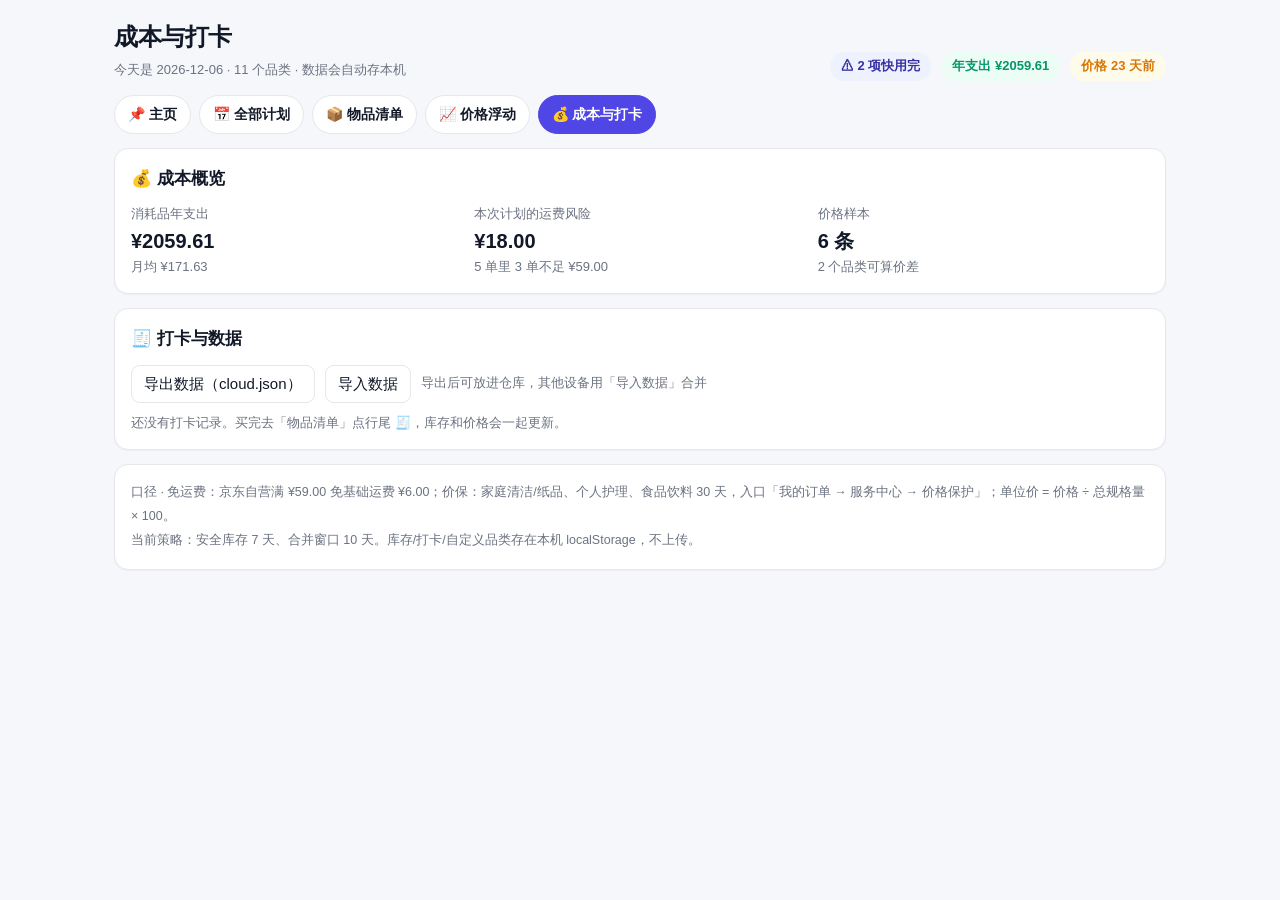
==== cost.html @ 4038ccad "feat: 拆成 5 个页面 + 数据改为 data.js 单一数据源（本地双击也能用）" ====
<!doctype html>
<html lang="zh-CN">
<head>
<meta charset="utf-8">
<meta name="viewport" content="width=device-width,initial-scale=1">
<title>成本与打卡 · 宿舍补给计划</title>
<link rel="stylesheet" href="style.css">
</head>
<body data-page="cost">
<div class="wrap">
  <div class="row" style="justify-content:space-between;align-items:flex-end">
    <div>
      <h1>成本与打卡</h1>
      <div class="sub" id="sub"></div>
    </div>
    <div class="row" id="head-chips"></div>
  </div>
  <nav class="nav"><a class="navbtn" href="index.html">📌 主页</a><a class="navbtn" href="plan.html">📅 全部计划</a><a class="navbtn" href="items.html">📦 物品清单</a><a class="navbtn" href="price.html">📈 价格浮动</a><a class="navbtn on" href="cost.html">💰 成本与打卡</a></nav>
  
  <div class="card">
    <h2>💰 成本概览</h2>
    <div class="grid g3" id="cost"></div>
  </div>
  <div class="card">
    <h2>🧾 打卡与数据</h2>
    <div class="row">
      <button id="exp">导出数据（cloud.json）</button>
      <button id="impbtn">导入数据</button>
      <input type="file" id="imp" accept="application/json,.json" hidden>
      <span class="sub">导出后可放进仓库，其他设备用「导入数据」合并</span>
    </div>
    <div id="loglist" style="margin-top:10px"></div>
  </div>
  <div class="card foot" id="foot"></div>

</div>
<div class="toast" id="toast"></div>
<script src="data.js"></script>
<script src="app.js"></script>
</body>
</html>
---- style.css ----
:root{
  --c:#4f46e5; --c2:#eef2ff; --ink:#111827; --muted:#6b7280; --line:#e5e7eb;
  --bg:#f6f7fb; --card:#fff; --ok:#059669; --okbg:#ecfdf5;
  --warn:#d97706; --warnbg:#fffbeb; --bad:#dc2626; --badbg:#fef2f2;
  --r:14px;
}
*{box-sizing:border-box}
html{-webkit-text-size-adjust:100%}
body{margin:0;background:var(--bg);color:var(--ink);
  font:15px/1.6 -apple-system,BlinkMacSystemFont,"Segoe UI","PingFang SC","Microsoft YaHei",sans-serif}
.wrap{max-width:1080px;margin:0 auto;padding:18px 14px 60px}
h1{font-size:24px;margin:0 0 4px;letter-spacing:-.02em}
h2{font-size:17px;margin:0 0 12px;display:flex;align-items:center;gap:8px;flex-wrap:wrap}
.sub{color:var(--muted);font-size:13px}
.card{background:var(--card);border:1px solid var(--line);border-radius:var(--r);
  padding:16px;margin:14px 0;box-shadow:0 1px 2px rgba(16,24,40,.04)}
.row{display:flex;gap:10px;flex-wrap:wrap;align-items:center}
.chip{display:inline-flex;align-items:center;gap:6px;background:var(--c2);color:#3730a3;
  border-radius:999px;padding:4px 11px;font-size:13px;font-weight:600;white-space:nowrap}
.chip.g{background:var(--okbg);color:var(--ok)}
.chip.w{background:var(--warnbg);color:var(--warn)}
.grid{display:grid;gap:12px}
.g4{grid-template-columns:repeat(4,1fr)}
.g3{grid-template-columns:repeat(3,1fr)}
.g2{grid-template-columns:repeat(2,1fr)}
@media(max-width:760px){.g4{grid-template-columns:repeat(2,1fr)}.g3,.g2{grid-template-columns:1fr}}
.alarm{border:1px solid #fde68a;background:linear-gradient(180deg,#fffbeb,#fff);border-radius:var(--r);padding:13px}
.alarm .d{font-size:19px;font-weight:800;letter-spacing:-.02em}
.alarm .n{font-size:13px;color:var(--muted);margin-top:2px}
.alarm .left{font-size:12px;font-weight:700;color:var(--warn);margin-top:6px}
table{width:100%;border-collapse:collapse;font-size:14px}
th,td{padding:9px 8px;border-bottom:1px solid var(--line);text-align:left;vertical-align:middle}
th{font-size:12px;color:var(--muted);font-weight:600;white-space:nowrap}
tr:last-child td{border-bottom:none}
td.num,th.num{text-align:right;white-space:nowrap}
.scroll{overflow-x:auto;-webkit-overflow-scrolling:touch}
input[type=number],input[type=text]{padding:5px 7px;border:1px solid var(--line);border-radius:8px;
  font:inherit;font-size:14px;background:#fff;color:var(--ink);width:100%}
input[type=number]{width:76px}
input[type=number]:focus,input[type=text]:focus{outline:2px solid #c7d2fe;border-color:var(--c)}
select{padding:5px 7px;border:1px solid var(--line);border-radius:8px;font:inherit;background:#fff}
button{font:inherit;border-radius:9px;border:1px solid var(--line);background:#fff;
  color:var(--ink);padding:6px 12px;cursor:pointer}
button.on{background:var(--c);border-color:var(--c);color:#fff}
button.ghost{background:transparent}
.muted{color:var(--muted)}
.tag{font-size:11px;padding:1px 7px;border-radius:6px;background:#f3f4f6;color:#4b5563;
  font-weight:600;display:inline-block}
.tag.ok{background:var(--okbg);color:var(--ok)}
.tag.bad{background:var(--badbg);color:var(--bad)}
.tag.warn{background:var(--warnbg);color:var(--warn)}
svg{display:block;max-width:100%}
.hbar{height:6px;border-radius:999px;background:#eef2ff;overflow:hidden}
.hbar>i{display:block;height:100%;background:var(--c);border-radius:999px}
details summary{cursor:pointer;font-weight:600;list-style:none}
details summary::-webkit-details-marker{display:none}
details summary:after{content:"▾";margin-left:8px;color:var(--muted)}
details[open] summary:after{content:"▴"}
.foot{color:var(--muted);font-size:12.5px;line-height:1.9}
.nav{display:flex;gap:8px;flex-wrap:wrap;margin:14px 0 4px}
.navbtn{display:inline-flex;align-items:center;gap:5px;padding:7px 13px;border-radius:999px;
  border:1px solid var(--line);background:#fff;color:var(--ink);text-decoration:none;
  font-size:14px;font-weight:600;white-space:nowrap}
.navbtn:hover{border-color:#c7d2fe}
.navbtn.on{background:var(--c);border-color:var(--c);color:#fff}
.sheet{position:fixed;inset:0;background:rgba(17,24,39,.45);display:flex;align-items:center;
  justify-content:center;padding:16px;z-index:50}
.sheet[hidden]{display:none}
.sheet-box{background:#fff;border-radius:16px;padding:18px;width:100%;max-width:420px;
  box-shadow:0 20px 50px rgba(16,24,40,.25)}
.toast{position:fixed;left:50%;bottom:22px;transform:translateX(-50%);background:#111827;color:#fff;
  padding:9px 16px;border-radius:999px;font-size:13.5px;opacity:0;transition:.25s;
  z-index:60;pointer-events:none;white-space:nowrap}
.toast.on{opacity:1}
.logline{display:flex;justify-content:space-between;gap:8px;padding:6px 0;
  border-bottom:1px dashed var(--line);font-size:13.5px}
.logline:last-child{border-bottom:none}
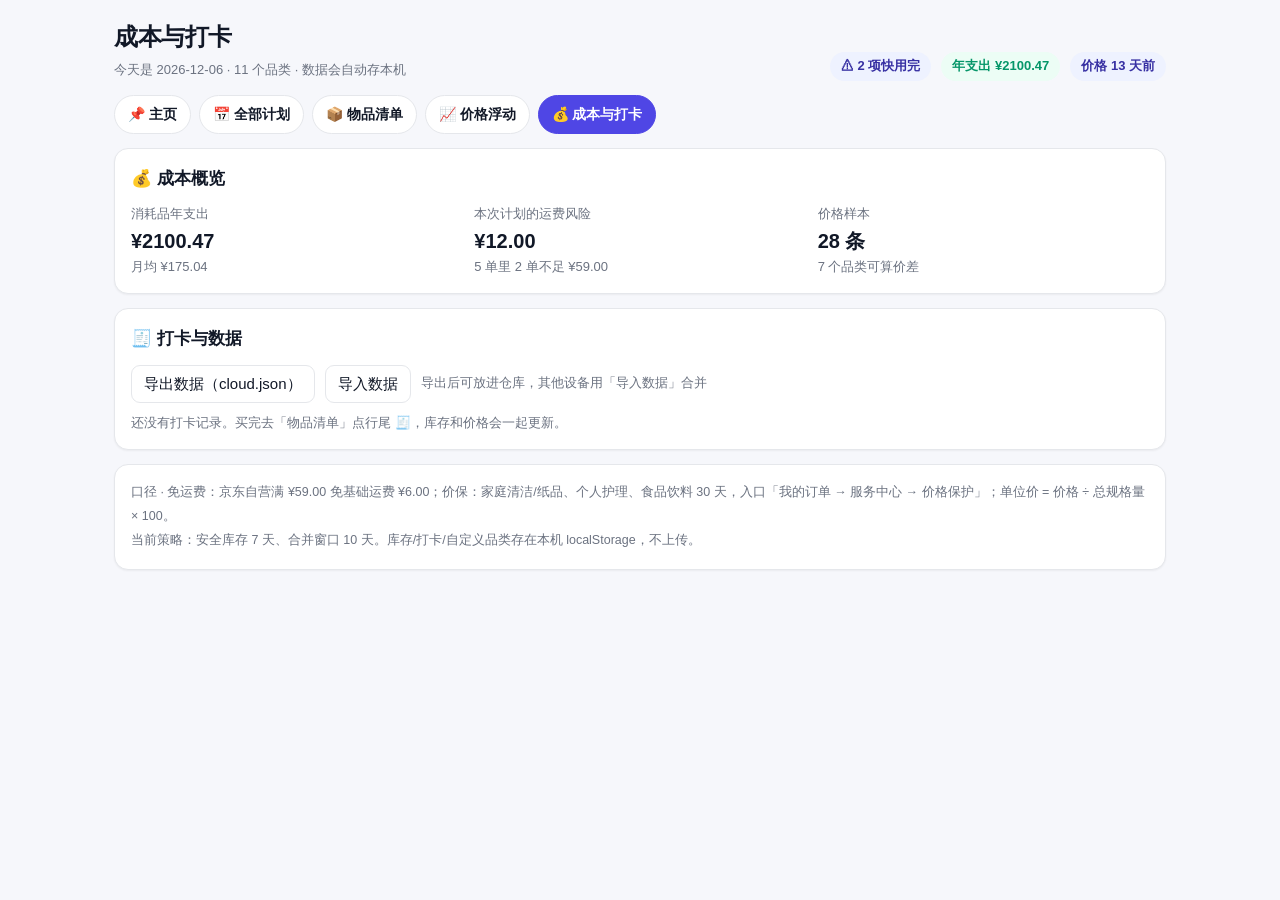
==== commit db05af3c: "Add files via upload" ====
--- a/cost.html
+++ b/cost.html
@@ -1,41 +1,42 @@
-<!doctype html>
-<html lang="zh-CN">
-<head>
-<meta charset="utf-8">
-<meta name="viewport" content="width=device-width,initial-scale=1">
-<title>成本与打卡 · 宿舍补给计划</title>
-<link rel="stylesheet" href="style.css">
-</head>
-<body data-page="cost">
-<div class="wrap">
-  <div class="row" style="justify-content:space-between;align-items:flex-end">
-    <div>
-      <h1>成本与打卡</h1>
-      <div class="sub" id="sub"></div>
-    </div>
-    <div class="row" id="head-chips"></div>
-  </div>
-  <nav class="nav"><a class="navbtn" href="index.html">📌 主页</a><a class="navbtn" href="plan.html">📅 全部计划</a><a class="navbtn" href="items.html">📦 物品清单</a><a class="navbtn" href="price.html">📈 价格浮动</a><a class="navbtn on" href="cost.html">💰 成本与打卡</a></nav>
-  
-  <div class="card">
-    <h2>💰 成本概览</h2>
-    <div class="grid g3" id="cost"></div>
-  </div>
-  <div class="card">
-    <h2>🧾 打卡与数据</h2>
-    <div class="row">
-      <button id="exp">导出数据（cloud.json）</button>
-      <button id="impbtn">导入数据</button>
-      <input type="file" id="imp" accept="application/json,.json" hidden>
-      <span class="sub">导出后可放进仓库，其他设备用「导入数据」合并</span>
-    </div>
-    <div id="loglist" style="margin-top:10px"></div>
-  </div>
-  <div class="card foot" id="foot"></div>
-
-</div>
-<div class="toast" id="toast"></div>
-<script src="data.js"></script>
-<script src="app.js"></script>
-</body>
-</html>
+<!doctype html>
+<html lang="zh-CN">
+<head>
+<meta charset="utf-8">
+<meta name="viewport" content="width=device-width,initial-scale=1">
+<meta name="color-scheme" content="light dark">
+<title>成本与打卡 · 宿舍补给计划</title>
+<link rel="stylesheet" href="style.css">
+</head>
+<body data-page="cost">
+<div class="wrap">
+  <div class="row" style="justify-content:space-between;align-items:flex-end">
+    <div>
+      <h1>成本与打卡</h1>
+      <div class="sub" id="sub"></div>
+    </div>
+    <div class="row" id="head-chips"></div>
+  </div>
+  <nav class="nav"><a class="navbtn" href="index.html">📌 主页</a><a class="navbtn" href="plan.html">📅 全部计划</a><a class="navbtn" href="items.html">📦 物品清单</a><a class="navbtn" href="price.html">📈 价格浮动</a><a class="navbtn on" href="cost.html">💰 成本与打卡</a></nav>
+  
+  <div class="card">
+    <h2>💰 成本概览</h2>
+    <div class="grid g3" id="cost"></div>
+  </div>
+  <div class="card">
+    <h2>🧾 打卡与数据</h2>
+    <div class="row">
+      <button id="exp">导出数据（cloud.json）</button>
+      <button id="impbtn">导入数据</button>
+      <input type="file" id="imp" accept="application/json,.json" hidden>
+      <span class="sub">导出后可放进仓库，其他设备用「导入数据」合并</span>
+    </div>
+    <div id="loglist" style="margin-top:10px"></div>
+  </div>
+  <div class="card foot" id="foot"></div>
+
+</div>
+<div class="toast" id="toast"></div>
+<script src="data.js"></script>
+<script src="app.js"></script>
+</body>
+</html>
--- a/style.css
+++ b/style.css
@@ -1,77 +1,116 @@
-:root{
-  --c:#4f46e5; --c2:#eef2ff; --ink:#111827; --muted:#6b7280; --line:#e5e7eb;
-  --bg:#f6f7fb; --card:#fff; --ok:#059669; --okbg:#ecfdf5;
-  --warn:#d97706; --warnbg:#fffbeb; --bad:#dc2626; --badbg:#fef2f2;
-  --r:14px;
-}
-*{box-sizing:border-box}
-html{-webkit-text-size-adjust:100%}
-body{margin:0;background:var(--bg);color:var(--ink);
-  font:15px/1.6 -apple-system,BlinkMacSystemFont,"Segoe UI","PingFang SC","Microsoft YaHei",sans-serif}
-.wrap{max-width:1080px;margin:0 auto;padding:18px 14px 60px}
-h1{font-size:24px;margin:0 0 4px;letter-spacing:-.02em}
-h2{font-size:17px;margin:0 0 12px;display:flex;align-items:center;gap:8px;flex-wrap:wrap}
-.sub{color:var(--muted);font-size:13px}
-.card{background:var(--card);border:1px solid var(--line);border-radius:var(--r);
-  padding:16px;margin:14px 0;box-shadow:0 1px 2px rgba(16,24,40,.04)}
-.row{display:flex;gap:10px;flex-wrap:wrap;align-items:center}
-.chip{display:inline-flex;align-items:center;gap:6px;background:var(--c2);color:#3730a3;
-  border-radius:999px;padding:4px 11px;font-size:13px;font-weight:600;white-space:nowrap}
-.chip.g{background:var(--okbg);color:var(--ok)}
-.chip.w{background:var(--warnbg);color:var(--warn)}
-.grid{display:grid;gap:12px}
-.g4{grid-template-columns:repeat(4,1fr)}
-.g3{grid-template-columns:repeat(3,1fr)}
-.g2{grid-template-columns:repeat(2,1fr)}
-@media(max-width:760px){.g4{grid-template-columns:repeat(2,1fr)}.g3,.g2{grid-template-columns:1fr}}
-.alarm{border:1px solid #fde68a;background:linear-gradient(180deg,#fffbeb,#fff);border-radius:var(--r);padding:13px}
-.alarm .d{font-size:19px;font-weight:800;letter-spacing:-.02em}
-.alarm .n{font-size:13px;color:var(--muted);margin-top:2px}
-.alarm .left{font-size:12px;font-weight:700;color:var(--warn);margin-top:6px}
-table{width:100%;border-collapse:collapse;font-size:14px}
-th,td{padding:9px 8px;border-bottom:1px solid var(--line);text-align:left;vertical-align:middle}
-th{font-size:12px;color:var(--muted);font-weight:600;white-space:nowrap}
-tr:last-child td{border-bottom:none}
-td.num,th.num{text-align:right;white-space:nowrap}
-.scroll{overflow-x:auto;-webkit-overflow-scrolling:touch}
-input[type=number],input[type=text]{padding:5px 7px;border:1px solid var(--line);border-radius:8px;
-  font:inherit;font-size:14px;background:#fff;color:var(--ink);width:100%}
-input[type=number]{width:76px}
-input[type=number]:focus,input[type=text]:focus{outline:2px solid #c7d2fe;border-color:var(--c)}
-select{padding:5px 7px;border:1px solid var(--line);border-radius:8px;font:inherit;background:#fff}
-button{font:inherit;border-radius:9px;border:1px solid var(--line);background:#fff;
-  color:var(--ink);padding:6px 12px;cursor:pointer}
-button.on{background:var(--c);border-color:var(--c);color:#fff}
-button.ghost{background:transparent}
-.muted{color:var(--muted)}
-.tag{font-size:11px;padding:1px 7px;border-radius:6px;background:#f3f4f6;color:#4b5563;
-  font-weight:600;display:inline-block}
-.tag.ok{background:var(--okbg);color:var(--ok)}
-.tag.bad{background:var(--badbg);color:var(--bad)}
-.tag.warn{background:var(--warnbg);color:var(--warn)}
-svg{display:block;max-width:100%}
-.hbar{height:6px;border-radius:999px;background:#eef2ff;overflow:hidden}
-.hbar>i{display:block;height:100%;background:var(--c);border-radius:999px}
-details summary{cursor:pointer;font-weight:600;list-style:none}
-details summary::-webkit-details-marker{display:none}
-details summary:after{content:"▾";margin-left:8px;color:var(--muted)}
-details[open] summary:after{content:"▴"}
-.foot{color:var(--muted);font-size:12.5px;line-height:1.9}
-.nav{display:flex;gap:8px;flex-wrap:wrap;margin:14px 0 4px}
-.navbtn{display:inline-flex;align-items:center;gap:5px;padding:7px 13px;border-radius:999px;
-  border:1px solid var(--line);background:#fff;color:var(--ink);text-decoration:none;
-  font-size:14px;font-weight:600;white-space:nowrap}
-.navbtn:hover{border-color:#c7d2fe}
-.navbtn.on{background:var(--c);border-color:var(--c);color:#fff}
-.sheet{position:fixed;inset:0;background:rgba(17,24,39,.45);display:flex;align-items:center;
-  justify-content:center;padding:16px;z-index:50}
-.sheet[hidden]{display:none}
-.sheet-box{background:#fff;border-radius:16px;padding:18px;width:100%;max-width:420px;
-  box-shadow:0 20px 50px rgba(16,24,40,.25)}
-.toast{position:fixed;left:50%;bottom:22px;transform:translateX(-50%);background:#111827;color:#fff;
-  padding:9px 16px;border-radius:999px;font-size:13.5px;opacity:0;transition:.25s;
-  z-index:60;pointer-events:none;white-space:nowrap}
-.toast.on{opacity:1}
-.logline{display:flex;justify-content:space-between;gap:8px;padding:6px 0;
-  border-bottom:1px dashed var(--line);font-size:13.5px}
-.logline:last-child{border-bottom:none}
+:root{
+  color-scheme: light dark;
+  --c:#4f46e5; --c2:#eef2ff; --ink:#111827; --muted:#6b7280; --line:#e5e7eb;
+  --bg:#f6f7fb; --card:#ffffff; --soft:#f9fafb;
+  --ok:#059669; --okbg:#ecfdf5; --warn:#b45309; --warnbg:#fffbeb;
+  --bad:#dc2626; --badbg:#fef2f2;
+  --hl:rgba(245,158,11,.14); --hlb:#f59e0b;
+  --chip-tx:#3730a3; --tag-bg:#f3f4f6; --tag-tx:#4b5563;
+  --r:14px;
+}
+@media (prefers-color-scheme: dark){
+  :root{
+    --ink:#e6e9ef; --muted:#93a1b5; --line:#25303e; --bg:#0d1219; --card:#141b25; --soft:#1a2230;
+    --c:#818cf8; --c2:rgba(129,140,248,.18);
+    --ok:#34d399; --okbg:rgba(52,211,153,.14); --warn:#fbbf24; --warnbg:rgba(251,191,36,.14);
+    --bad:#f87171; --badbg:rgba(248,113,113,.14);
+    --hl:rgba(245,158,11,.20); --hlb:#f59e0b;
+    --chip-tx:#c7d2fe; --tag-bg:rgba(148,163,184,.18); --tag-tx:#cbd5e1;
+  }
+}
+*{box-sizing:border-box}
+html{-webkit-text-size-adjust:100%}
+body{margin:0;background:var(--bg);color:var(--ink);
+  font:15px/1.6 -apple-system,BlinkMacSystemFont,"Segoe UI","PingFang SC","Microsoft YaHei",sans-serif}
+.wrap{max-width:1080px;margin:0 auto;padding:18px 14px 60px}
+h1{font-size:24px;margin:0 0 4px;letter-spacing:-.02em}
+h2{font-size:17px;margin:0 0 12px;display:flex;align-items:center;gap:8px;flex-wrap:wrap}
+.sub{color:var(--muted);font-size:13px}
+.card{background:var(--card);border:1px solid var(--line);border-radius:var(--r);
+  padding:16px;margin:14px 0;box-shadow:0 1px 2px rgba(0,0,0,.05)}
+.row{display:flex;gap:10px;flex-wrap:wrap;align-items:center}
+.chip{display:inline-flex;align-items:center;gap:6px;background:var(--c2);color:var(--chip-tx);
+  border-radius:999px;padding:4px 11px;font-size:13px;font-weight:600;white-space:nowrap}
+.chip.g{background:var(--okbg);color:var(--ok)}
+.chip.w{background:var(--warnbg);color:var(--warn)}
+.grid{display:grid;gap:12px}
+.g4{grid-template-columns:repeat(4,1fr)}
+.g3{grid-template-columns:repeat(3,1fr)}
+.g2{grid-template-columns:repeat(2,1fr)}
+@media(max-width:760px){.g4{grid-template-columns:repeat(2,1fr)}.g3,.g2{grid-template-columns:1fr}}
+.alarm{border:1px solid var(--line);background:var(--warnbg);border-radius:var(--r);padding:13px}
+.alarm .d{font-size:19px;font-weight:800;letter-spacing:-.02em}
+.alarm .n{font-size:13px;color:var(--muted);margin-top:2px}
+.alarm .left{font-size:12px;font-weight:700;color:var(--warn);margin-top:6px}
+table{width:100%;border-collapse:collapse;font-size:14px}
+th,td{padding:9px 8px;border-bottom:1px solid var(--line);text-align:left;vertical-align:middle}
+th{font-size:12px;color:var(--muted);font-weight:600;white-space:nowrap}
+tr:last-child td{border-bottom:none}
+td.num,th.num{text-align:right;white-space:nowrap}
+.scroll{overflow-x:auto;-webkit-overflow-scrolling:touch}
+input[type=number],input[type=text]{padding:5px 7px;border:1px solid var(--line);border-radius:8px;
+  font:inherit;font-size:14px;background:var(--card);color:var(--ink);width:100%}
+input[type=number]{width:76px}
+input[type=number]:focus,input[type=text]:focus{outline:2px solid var(--c2);border-color:var(--c)}
+select{padding:5px 7px;border:1px solid var(--line);border-radius:8px;font:inherit;
+  background:var(--card);color:var(--ink)}
+button{font:inherit;border-radius:9px;border:1px solid var(--line);background:var(--card);
+  color:var(--ink);padding:6px 12px;cursor:pointer}
+button.on{background:var(--c);border-color:var(--c);color:#fff}
+button.ghost{background:transparent}
+.muted{color:var(--muted)}
+.tag{font-size:11px;padding:1px 7px;border-radius:6px;background:var(--tag-bg);color:var(--tag-tx);
+  font-weight:600;display:inline-block}
+.tag.ok{background:var(--okbg);color:var(--ok)}
+.tag.bad{background:var(--badbg);color:var(--bad)}
+.tag.warn{background:var(--warnbg);color:var(--warn)}
+svg{display:block;max-width:100%}
+.hbar{height:6px;border-radius:999px;background:var(--c2);overflow:hidden}
+.hbar>i{display:block;height:100%;background:var(--c);border-radius:999px}
+details summary{cursor:pointer;font-weight:600;list-style:none}
+details summary::-webkit-details-marker{display:none}
+details summary:after{content:"▾";margin-left:8px;color:var(--muted)}
+details[open] summary:after{content:"▴"}
+.foot{color:var(--muted);font-size:12.5px;line-height:1.9}
+.nav{display:flex;gap:8px;flex-wrap:wrap;margin:14px 0 4px}
+.navbtn{display:inline-flex;align-items:center;gap:5px;padding:7px 13px;border-radius:999px;
+  border:1px solid var(--line);background:var(--card);color:var(--ink);text-decoration:none;
+  font-size:14px;font-weight:600;white-space:nowrap}
+.navbtn.on{background:var(--c);border-color:var(--c);color:#fff}
+.sheet{position:fixed;inset:0;background:rgba(0,0,0,.55);display:flex;align-items:center;
+  justify-content:center;padding:16px;z-index:50}
+.sheet[hidden]{display:none}
+.sheet-box{background:var(--card);border:1px solid var(--line);border-radius:16px;padding:18px;
+  width:100%;max-width:420px;box-shadow:0 20px 50px rgba(0,0,0,.45)}
+.toast{position:fixed;left:50%;bottom:22px;transform:translateX(-50%);background:var(--ink);
+  color:var(--card);padding:9px 16px;border-radius:999px;font-size:13.5px;opacity:0;
+  transition:.25s;z-index:60;pointer-events:none;white-space:nowrap}
+.toast.on{opacity:1}
+.logline{display:flex;justify-content:space-between;gap:8px;padding:6px 0;
+  border-bottom:1px dashed var(--line);font-size:13.5px}
+.logline:last-child{border-bottom:none}
+
+/* 规格对比表 */
+table.cmp{font-size:13px;margin-top:8px}
+table.cmp th,table.cmp td{padding:6px 6px;border-bottom:1px solid var(--line)}
+table.cmp th{font-size:11px;color:var(--muted);font-weight:600;white-space:nowrap}
+table.cmp tr.grp td{background:var(--soft);font-weight:700;font-size:12.5px;color:var(--ink)}
+/* 本组最优：浅黄底 + 左侧橙色竖条（暗色下同样可辨） */
+table.cmp tr.bestrow td{background:var(--hl)}
+table.cmp tr.bestrow td:first-child{border-left:3px solid var(--hlb);padding-left:6px}
+table.cmp tr:last-child td{border-bottom:none}
+
+/* 分类徽章：半透明底 + 分模式文字色，浅色/暗色都能区分 */
+.cls{display:inline-block;padding:1px 9px;border:1px solid rgba(148,163,184,.55);
+  border-radius:999px;font-size:11.5px;font-weight:700;margin-right:7px;
+  background:rgba(148,163,184,.16);color:var(--tag-tx)}
+.cls[data-c="3层"]{background:rgba(99,102,241,.16);border-color:rgba(99,102,241,.60);color:#4338ca}
+.cls[data-c="4层"]{background:rgba(14,165,233,.16);border-color:rgba(14,165,233,.60);color:#075985}
+.cls[data-c="瓶装"]{background:rgba(34,197,94,.16);border-color:rgba(34,197,94,.60);color:#166534}
+.cls[data-c="袋装"]{background:rgba(236,72,153,.16);border-color:rgba(236,72,153,.60);color:#9d174d}
+@media (prefers-color-scheme: dark){
+  .cls[data-c="3层"]{color:#a5b4fc}
+  .cls[data-c="4层"]{color:#7dd3fc}
+  .cls[data-c="瓶装"]{color:#86efac}
+  .cls[data-c="袋装"]{color:#f9a8d4}
+}
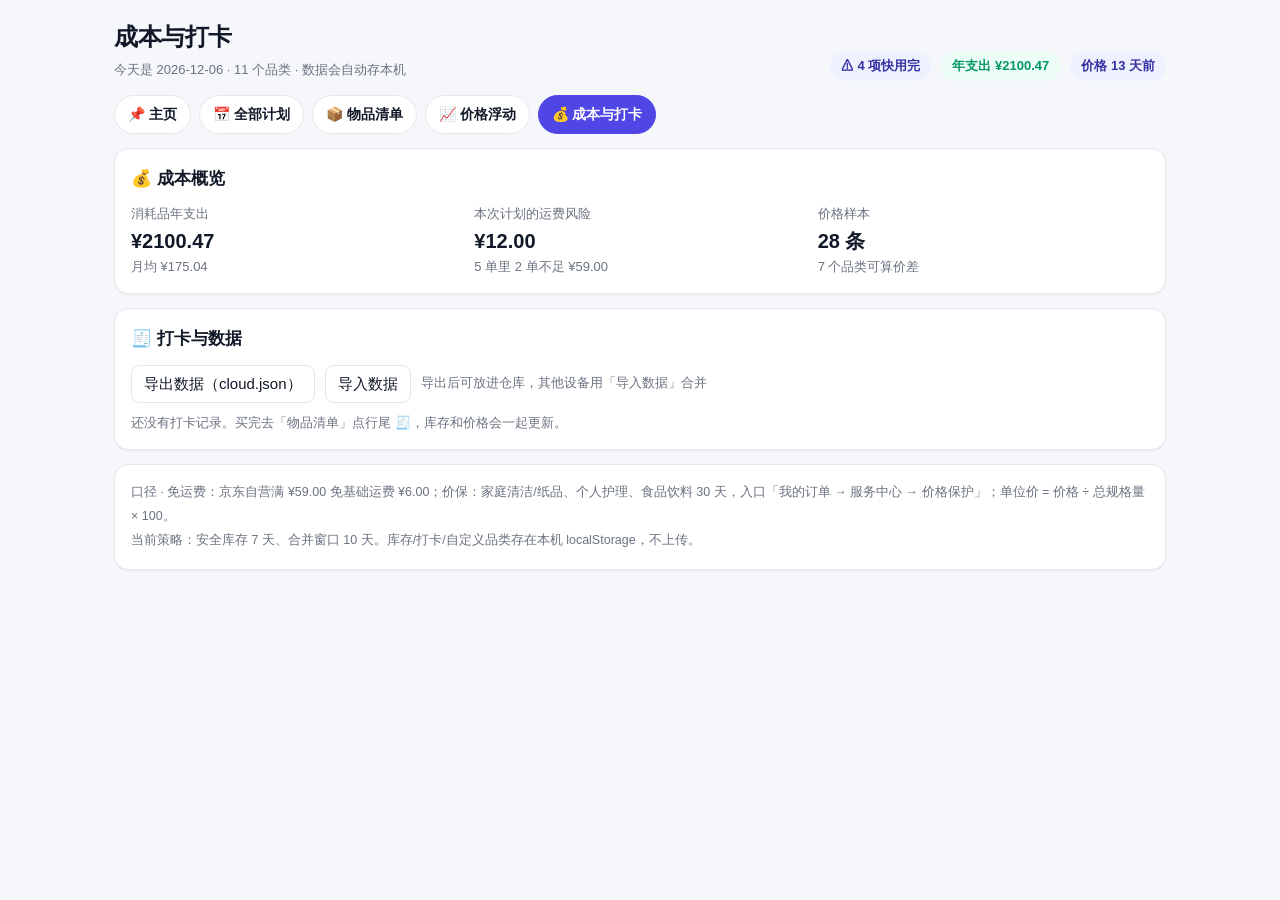
==== commit 90736814: "Add files via upload" ====
--- a/cost.html
+++ b/cost.html
@@ -5,7 +5,7 @@
 <meta name="viewport" content="width=device-width,initial-scale=1">
 <meta name="color-scheme" content="light dark">
 <title>成本与打卡 · 宿舍补给计划</title>
-<link rel="stylesheet" href="style.css">
+<link rel="stylesheet" href="style.css?v=17e56bd8">
 </head>
 <body data-page="cost">
 <div class="wrap">
@@ -36,7 +36,7 @@
 
 </div>
 <div class="toast" id="toast"></div>
-<script src="data.js"></script>
-<script src="app.js"></script>
+<script src="data.js?v=17e56bd8"></script>
+<script src="app.js?v=17e56bd8"></script>
 </body>
 </html>
--- a/style.css
+++ b/style.css
@@ -114,3 +114,17 @@
   .cls[data-c="瓶装"]{color:#86efac}
   .cls[data-c="袋装"]{color:#f9a8d4}
 }
+
+/* 上次核算的「新鲜度」配色：底半透明，浅色/暗色都能显示 */
+td.age1{background:rgba(14,165,233,.16);color:#075985;font-weight:700}
+td.age2{background:rgba(34,197,94,.16);color:#166534;font-weight:700}
+td.age3{background:rgba(234,179,8,.18);color:#854d0e;font-weight:700}
+td.age4{background:rgba(249,115,22,.18);color:#9a3412;font-weight:700}
+td.age5{background:rgba(239,68,68,.18);color:#991b1b;font-weight:700}
+@media (prefers-color-scheme: dark){
+  td.age1{color:#7dd3fc}
+  td.age2{color:#86efac}
+  td.age3{color:#fde047}
+  td.age4{color:#fdba74}
+  td.age5{color:#fca5a5}
+}
